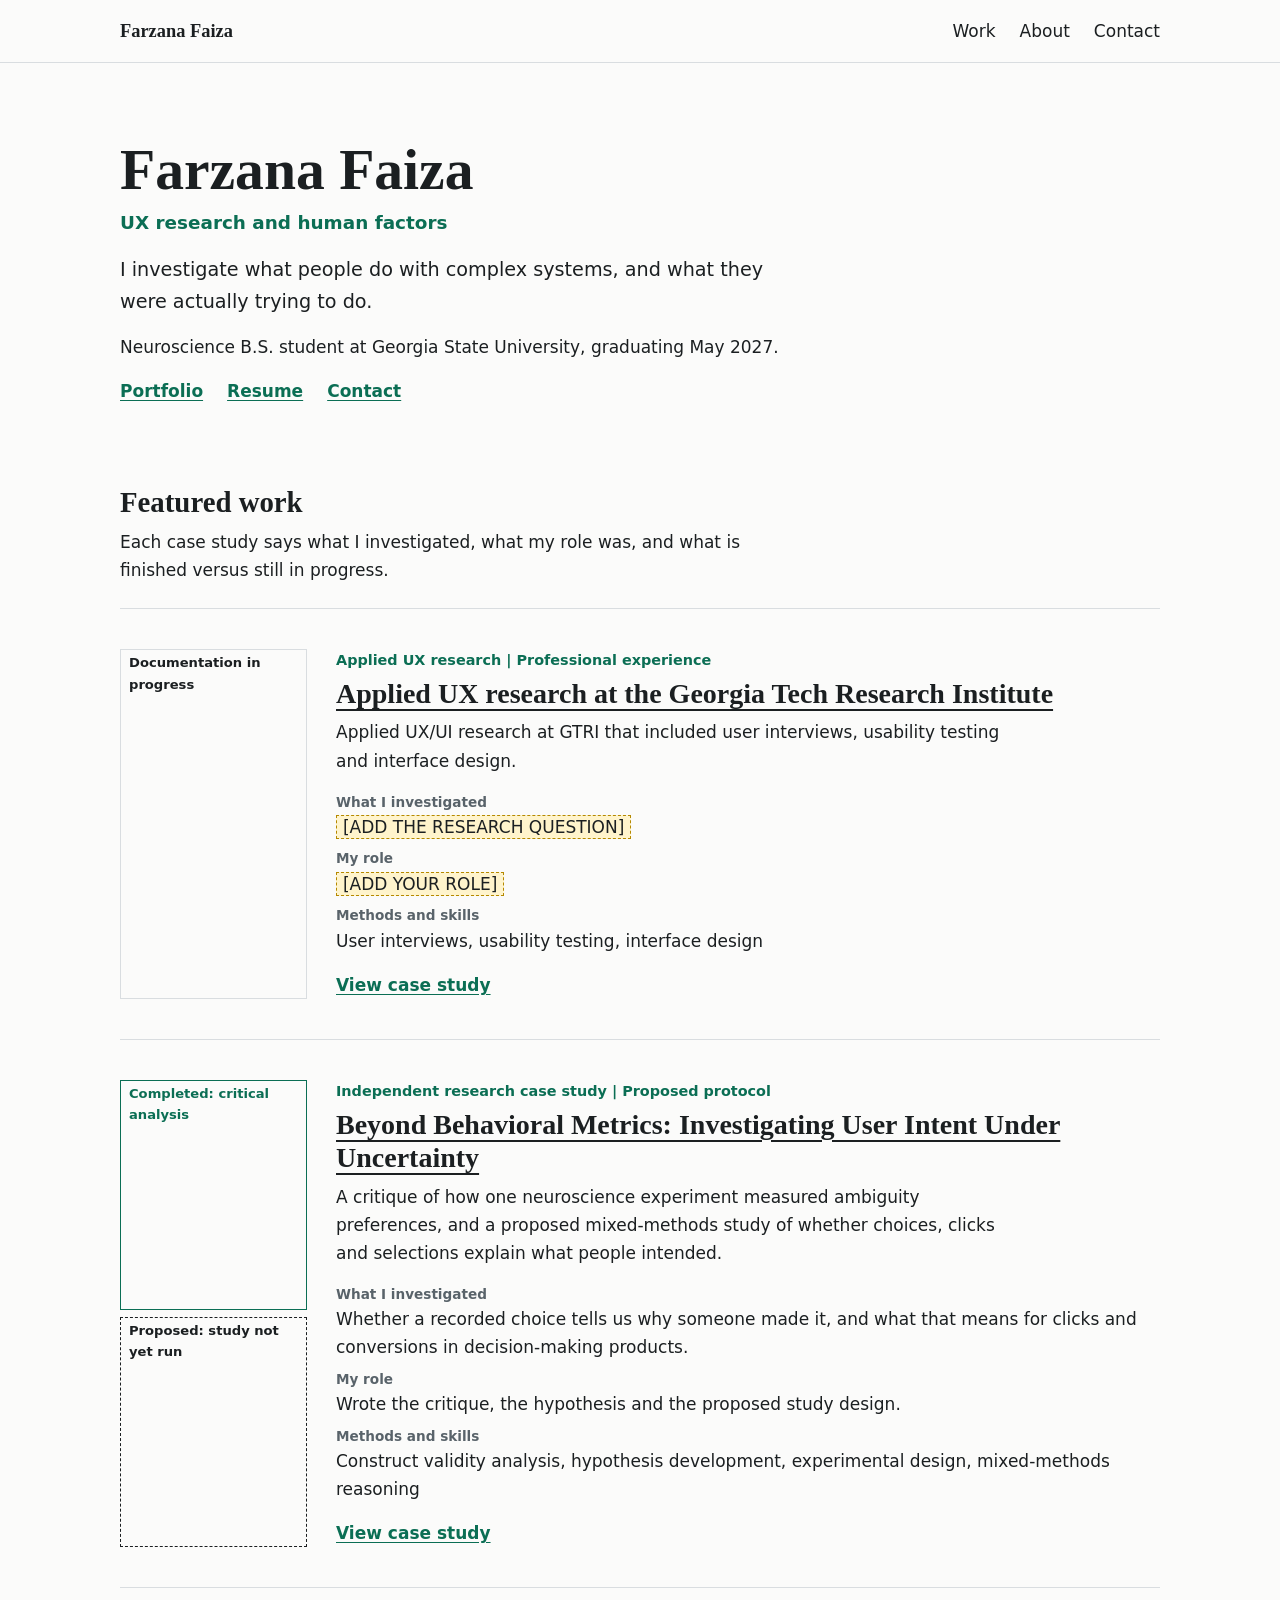
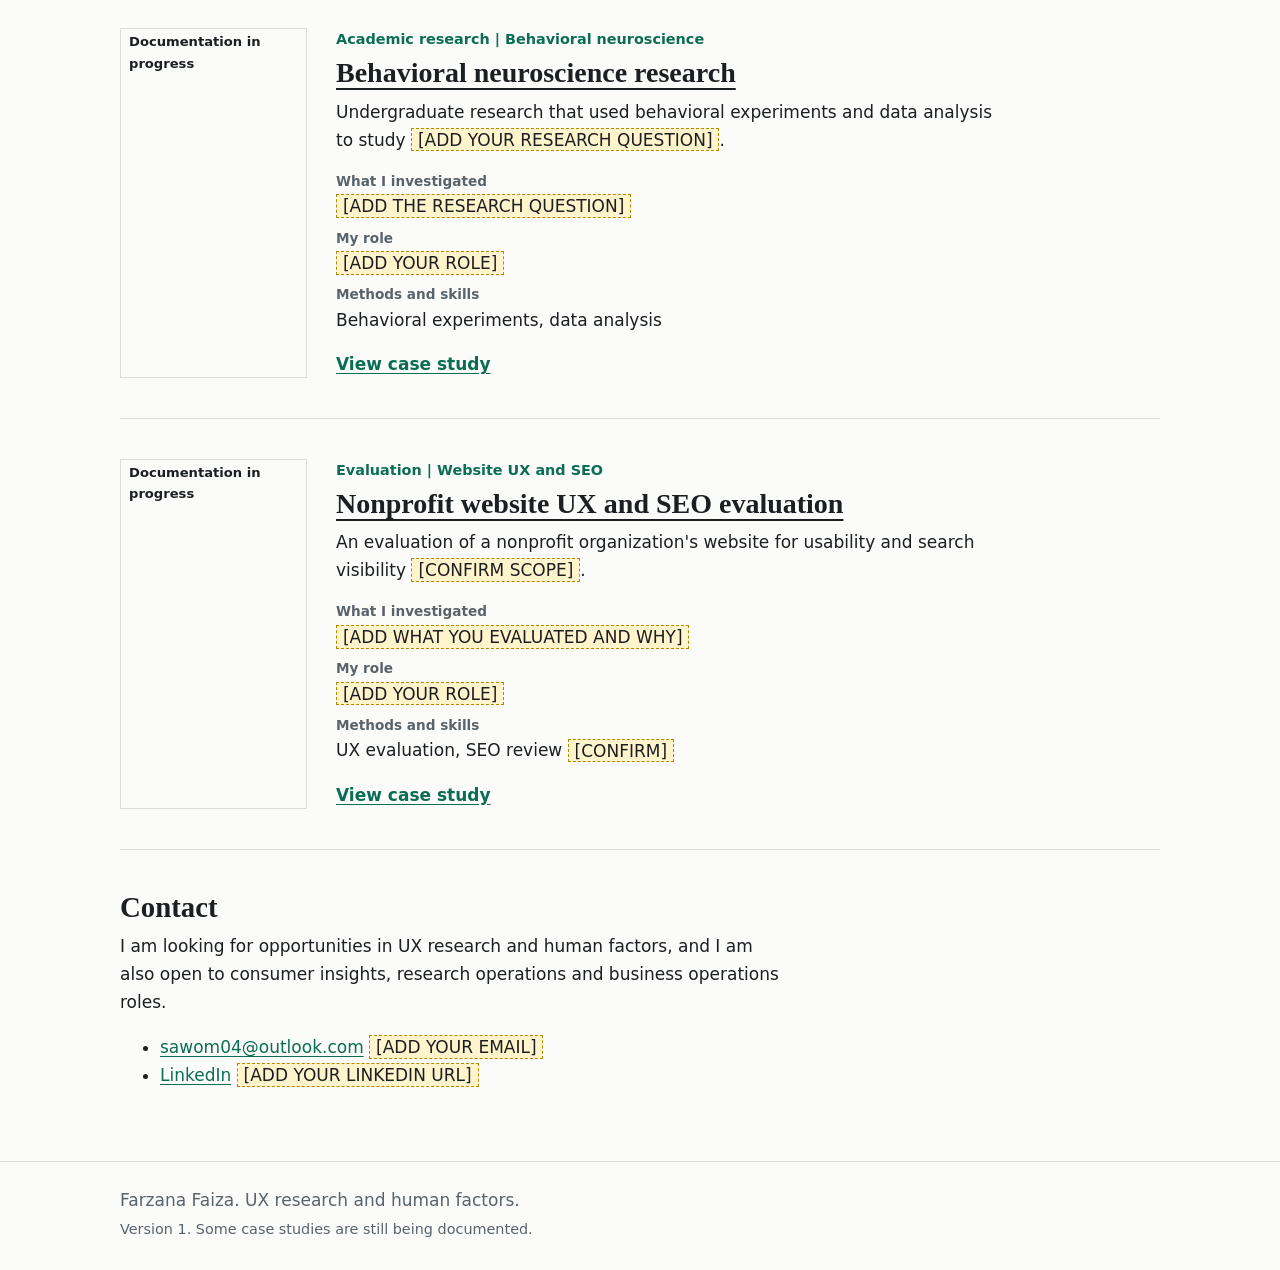
==== index.html @ 25026cd6 "Update contact email in index.html" ====
<!DOCTYPE html>
<html lang="en">
<head>
<meta charset="utf-8">
<meta name="viewport" content="width=device-width, initial-scale=1">
<title>Farzana Faiza | UX research and human factors</title>
<meta name="description" content="Portfolio of Farzana Faiza: UX research, human factors and behavioral neuroscience research.">
<link rel="stylesheet" href="style.css">
</head>
<body>
<a class="skip" href="#main">Skip to main content</a>
<header class="site"><div class="wrap bar">
<a class="brand" href="index.html">Farzana Faiza</a>
<nav aria-label="Main"><ul>
<li><a href="index.html#work">Work</a></li>
<li><a href="about.html">About</a></li>
<li><a href="index.html#contact">Contact</a></li>
</ul></nav></div></header>

<main id="main">
<section class="hero wrap" aria-labelledby="hero-h">
<h1 id="hero-h">Farzana Faiza</h1>
<p class="kicker">UX research and human factors</p>
<!-- EDIT: your introduction -->
<p class="lede">I investigate what people do with complex systems, and what they were actually trying to do.</p>
<p>Neuroscience B.S. student at Georgia State University, graduating May 2027.</p>
<p class="actions"><a href="#work">Portfolio</a> <a href="assets/resume.pdf">Resume</a> <a href="#contact">Contact</a></p>
</section>
<section class="wrap" id="work" aria-labelledby="work-h">
<h2 id="work-h">Featured work</h2>
<p>Each case study says what I investigated, what my role was, and what is finished versus still in progress.</p>
<ol class="rows">

<!-- ROW START: gtri-research. To REORDER, cut this block and paste it elsewhere. To HIDE, add the word hidden inside the li tag below (see README). -->
<li class="row">
<ul class="chips" aria-label="Project status"><li class="chip wip">Documentation in progress</li></ul>
<div>
<p class="kind">Applied UX research | Professional experience</p>
<h3><a href="projects/gtri-research.html">Applied UX research at the Georgia Tech Research Institute</a></h3>
<p>Applied UX/UI research at GTRI that included user interviews, usability testing and interface design.</p>
<dl class="meta">
<div><dt>What I investigated</dt><dd><span class="ph">[ADD THE RESEARCH QUESTION]</span></dd></div>
<div><dt>My role</dt><dd><span class="ph">[ADD YOUR ROLE]</span></dd></div>
<div><dt>Methods and skills</dt><dd>User interviews, usability testing, interface design</dd></div>
</dl>
<p class="more"><a href="projects/gtri-research.html">View case study</a></p>
</div>
</li>
<!-- ROW END -->

<!-- ROW START: beyond-behavioral-metrics. To REORDER, cut this block and paste it elsewhere. To HIDE, add the word hidden inside the li tag below (see README). -->
<li class="row">
<ul class="chips" aria-label="Project status"><li class="chip done">Completed: critical analysis</li><li class="chip prop">Proposed: study not yet run</li></ul>
<div>
<p class="kind">Independent research case study | Proposed protocol</p>
<h3><a href="projects/beyond-behavioral-metrics.html">Beyond Behavioral Metrics: Investigating User Intent Under Uncertainty</a></h3>
<p>A critique of how one neuroscience experiment measured ambiguity preferences, and a proposed mixed-methods study of whether choices, clicks and selections explain what people intended.</p>
<dl class="meta">
<div><dt>What I investigated</dt><dd>Whether a recorded choice tells us why someone made it, and what that means for clicks and conversions in decision-making products.</dd></div>
<div><dt>My role</dt><dd>Wrote the critique, the hypothesis and the proposed study design.</dd></div>
<div><dt>Methods and skills</dt><dd>Construct validity analysis, hypothesis development, experimental design, mixed-methods reasoning</dd></div>
</dl>
<p class="more"><a href="projects/beyond-behavioral-metrics.html">View case study</a></p>
</div>
</li>
<!-- ROW END -->

<!-- ROW START: neuroscience-research. To REORDER, cut this block and paste it elsewhere. To HIDE, add the word hidden inside the li tag below (see README). -->
<li class="row">
<ul class="chips" aria-label="Project status"><li class="chip wip">Documentation in progress</li></ul>
<div>
<p class="kind">Academic research | Behavioral neuroscience</p>
<h3><a href="projects/neuroscience-research.html">Behavioral neuroscience research</a></h3>
<p>Undergraduate research that used behavioral experiments and data analysis to study <span class="ph">[ADD YOUR RESEARCH QUESTION]</span>.</p>
<dl class="meta">
<div><dt>What I investigated</dt><dd><span class="ph">[ADD THE RESEARCH QUESTION]</span></dd></div>
<div><dt>My role</dt><dd><span class="ph">[ADD YOUR ROLE]</span></dd></div>
<div><dt>Methods and skills</dt><dd>Behavioral experiments, data analysis</dd></div>
</dl>
<p class="more"><a href="projects/neuroscience-research.html">View case study</a></p>
</div>
</li>
<!-- ROW END -->

<!-- ROW START: nonprofit-audit. To REORDER, cut this block and paste it elsewhere. To HIDE, add the word hidden inside the li tag below (see README). -->
<li class="row">
<ul class="chips" aria-label="Project status"><li class="chip wip">Documentation in progress</li></ul>
<div>
<p class="kind">Evaluation | Website UX and SEO</p>
<h3><a href="projects/nonprofit-audit.html">Nonprofit website UX and SEO evaluation</a></h3>
<p>An evaluation of a nonprofit organization's website for usability and search visibility <span class="ph">[CONFIRM SCOPE]</span>.</p>
<dl class="meta">
<div><dt>What I investigated</dt><dd><span class="ph">[ADD WHAT YOU EVALUATED AND WHY]</span></dd></div>
<div><dt>My role</dt><dd><span class="ph">[ADD YOUR ROLE]</span></dd></div>
<div><dt>Methods and skills</dt><dd>UX evaluation, SEO review <span class="ph">[CONFIRM]</span></dd></div>
</dl>
<p class="more"><a href="projects/nonprofit-audit.html">View case study</a></p>
</div>
</li>
<!-- ROW END -->
</ol>
</section>
<section class="wrap" id="contact" aria-labelledby="contact-h">
<h2 id="contact-h">Contact</h2>
<p>I am looking for opportunities in UX research and human factors, and I am also open to consumer insights, research operations and business operations roles.</p>
<!-- EDIT: replace the email and LinkedIn addresses below -->
<ul>
<li><a href="mailto:sawom04@outlook.com">sawom04@outlook.com</a> <span class="ph">[ADD YOUR EMAIL]</span></li>
<li><a href="https://www.linkedin.com/in/YOUR-PROFILE">LinkedIn</a> <span class="ph">[ADD YOUR LINKEDIN URL]</span></li>
</ul>
</section>
</main>
<footer class="site"><div class="wrap">
<p>Farzana Faiza. UX research and human factors.</p>
<p class="small">Version 1. Some case studies are still being documented.</p>
</div></footer>
</body>
</html>
---- style.css ----
/* =====================================================================
   1. EDIT HERE FIRST: colors, fonts, spacing, widths.
   Change a value, save, and the whole site updates.
   ===================================================================== */
:root{
  --bg:#FBFBFA;            /* page background */
  --surface:#F1F3F3;       /* cards and boxes */
  --ink:#1B1F21;           /* main text */
  --muted:#59636A;         /* secondary text */
  --line:#D9DDE0;          /* borders */
  --accent:#0B6E54;        /* the ONE accent color (links, status, rules) */
  --placeholder-bg:#FFF4CC;   /* yellow highlight on [PLACEHOLDERS] */
  --placeholder-line:#B58900;
  --font-body:system-ui,-apple-system,"Segoe UI",Roboto,Helvetica,Arial,sans-serif;
  --font-head:"Iowan Old Style","Palatino Linotype",Palatino,Georgia,serif;
  --space-1:.5rem; --space-2:1rem; --space-3:1.5rem; --space-4:2.5rem; --space-5:4.5rem;
  --width-page:68rem;      /* overall page width */
  --width-text:42rem;      /* comfortable reading width */
}

/* 2. BASE */
*{box-sizing:border-box}
html{scroll-behavior:smooth}
[hidden]{display:none!important}
body{margin:0;background:var(--bg);color:var(--ink);font-family:var(--font-body);font-size:1.0625rem;line-height:1.65}
h1,h2,h3{font-family:var(--font-head);line-height:1.2;font-weight:600;margin:0 0 var(--space-1)}
h1{font-size:clamp(2rem,5vw,3.1rem)}
h2{font-size:clamp(1.4rem,3vw,1.8rem);margin-top:var(--space-4)}
h3{font-size:1.15rem}
p{margin:0 0 var(--space-2);max-width:var(--width-text)}
a{color:var(--accent);text-underline-offset:.2em}
a:hover{text-decoration-thickness:2px}
:focus-visible{outline:3px solid var(--accent);outline-offset:3px}
.skip{position:absolute;left:-999px;top:0;background:var(--ink);color:#fff;padding:.6rem 1rem;z-index:10}
.skip:focus{left:1rem;top:1rem}
@media (prefers-reduced-motion:reduce){html{scroll-behavior:auto}*{transition:none!important;animation:none!important}}

/* 3. LAYOUT: header, footer, page width */
.wrap{max-width:var(--width-page);margin:0 auto;padding:0 var(--space-3)}
header.site{border-bottom:1px solid var(--line)}
.bar{display:flex;flex-wrap:wrap;align-items:center;justify-content:space-between;gap:var(--space-1) var(--space-3);padding-top:var(--space-2);padding-bottom:var(--space-2)}
.brand{font-family:var(--font-head);font-size:1.15rem;font-weight:600;color:var(--ink);text-decoration:none}
nav ul{list-style:none;display:flex;flex-wrap:wrap;gap:var(--space-1) var(--space-3);margin:0;padding:0}
nav a{color:var(--ink);text-decoration:none;padding:.25rem 0;border-bottom:2px solid transparent}
nav a:hover,nav a[aria-current]{border-bottom-color:var(--accent)}
footer.site{border-top:1px solid var(--line);margin-top:var(--space-5);padding:var(--space-3) 0;color:var(--muted)}
footer.site p{margin:0 0 .25rem}
.small{font-size:.9rem}

/* 4. HOMEPAGE: hero and featured-work rows */
.hero{padding-top:var(--space-5);padding-bottom:var(--space-3)}
.hero h1{font-size:clamp(2.4rem,6vw,3.6rem);margin-bottom:.2rem}
.kicker{color:var(--accent);font-weight:600;font-size:1.15rem;margin-bottom:var(--space-2)}
.lede{font-size:1.2rem}
.actions{display:flex;flex-wrap:wrap;gap:var(--space-1) var(--space-3);margin-top:var(--space-2);font-weight:600}
.rows{list-style:none;margin:var(--space-3) 0 0;padding:0}
.row{display:grid;grid-template-columns:12rem 1fr;gap:var(--space-3);padding:var(--space-4) 0;border-top:1px solid var(--line)}
.row:last-child{border-bottom:1px solid var(--line)}
.row h3{font-size:clamp(1.3rem,2.6vw,1.75rem)}
.row h3 a{color:var(--ink)}
.kind{font-size:.9rem;font-weight:600;color:var(--accent);margin:0 0 .25rem}
.more{font-weight:600;margin:0}
.chips{list-style:none;margin:0;padding:0;display:grid;gap:.4rem;justify-items:start}
.chip{display:inline-block;font-size:.82rem;font-weight:600;padding:.12rem .5rem;border:1px solid var(--line);margin-right:.3rem}
.chip.done{color:var(--accent);border-color:var(--accent)}
.chip.prop{color:var(--ink);border:1px dashed var(--ink)}
@media (max-width:44rem){.row{grid-template-columns:1fr;gap:var(--space-1)}}

/* 5. COMPONENTS: status label, placeholder, key facts, notes */
.status{display:inline-block;font-size:.85rem;font-weight:600;color:var(--accent);border:1px solid var(--accent);padding:.1rem .55rem;margin-bottom:var(--space-1)}
.ph{background:var(--placeholder-bg);border:1px dashed var(--placeholder-line);padding:.05em .35em}
p.ph,div.ph{display:block;padding:.6rem .8rem}
.meta,.brief{margin:0 0 var(--space-2)}
.meta div,.brief div{margin-bottom:.4rem}
dt{font-size:.85rem;font-weight:600;color:var(--muted)}
dd{margin:0}
.hint{color:var(--muted);font-size:.95rem}
.callout{border-left:4px solid var(--placeholder-line);background:var(--surface);padding:var(--space-2);margin:var(--space-3) 0;max-width:var(--width-text)}
.callout p{margin:0}

/* 6. CASE STUDY PAGES */
.cs{padding-top:var(--space-4);max-width:calc(var(--width-text) + 2 * var(--space-3))}
.brief-box{background:var(--surface);border:1px solid var(--line);padding:var(--space-3);margin-top:var(--space-3)}
.brief-box h2{margin-top:0}
.toc ol{columns:2;padding-left:1.2rem;margin:0}
.toc h2{font-size:1.1rem}
.finding{border-top:1px solid var(--line);padding-top:var(--space-2);margin-top:var(--space-2)}
.label{font-size:.85rem;font-weight:600;color:var(--accent);margin:0 0 .25rem}
figure{margin:var(--space-3) 0}
figure img{max-width:100%;height:auto}
.fig{min-height:12rem;display:flex!important;align-items:center;justify-content:center;text-align:center}
figcaption{font-size:.95rem;color:var(--muted);margin-top:.4rem}
details{margin:var(--space-2) 0}
summary{cursor:pointer;font-weight:600}
@media (max-width:40rem){.toc ol{columns:1}}

/* 7. COMPARISON DIAGRAM and TABLE (Beyond Behavioral Metrics page) */
.compare{display:grid;grid-template-columns:1fr 1fr;gap:var(--space-3);margin:var(--space-3) 0}
.way{border:1px solid var(--line);background:var(--surface);padding:var(--space-3)}
.way.proposed{border:2px dashed var(--ink);background:var(--bg)}
.way h3{margin-bottom:.1rem}
.way .tagline{color:var(--muted);font-size:.95rem;margin:0}
.steps{list-style:none;counter-reset:s;padding:0;margin:var(--space-2) 0 0}
.steps li{counter-increment:s;position:relative;padding:.5rem 0 .5rem 2rem;border-top:1px solid var(--line)}
.steps li::before{content:counter(s);position:absolute;left:0;font-weight:700;color:var(--accent)}
.steps li.gap{color:var(--muted);font-style:italic}
table{border-collapse:collapse;width:100%;max-width:var(--width-text);margin:var(--space-2) 0}
caption{text-align:left;font-size:.95rem;color:var(--muted);padding-bottom:.4rem}
th,td{border:1px solid var(--line);padding:.5rem .7rem;text-align:left;vertical-align:top}
th{background:var(--surface)}
@media (max-width:44rem){.compare{grid-template-columns:1fr}}
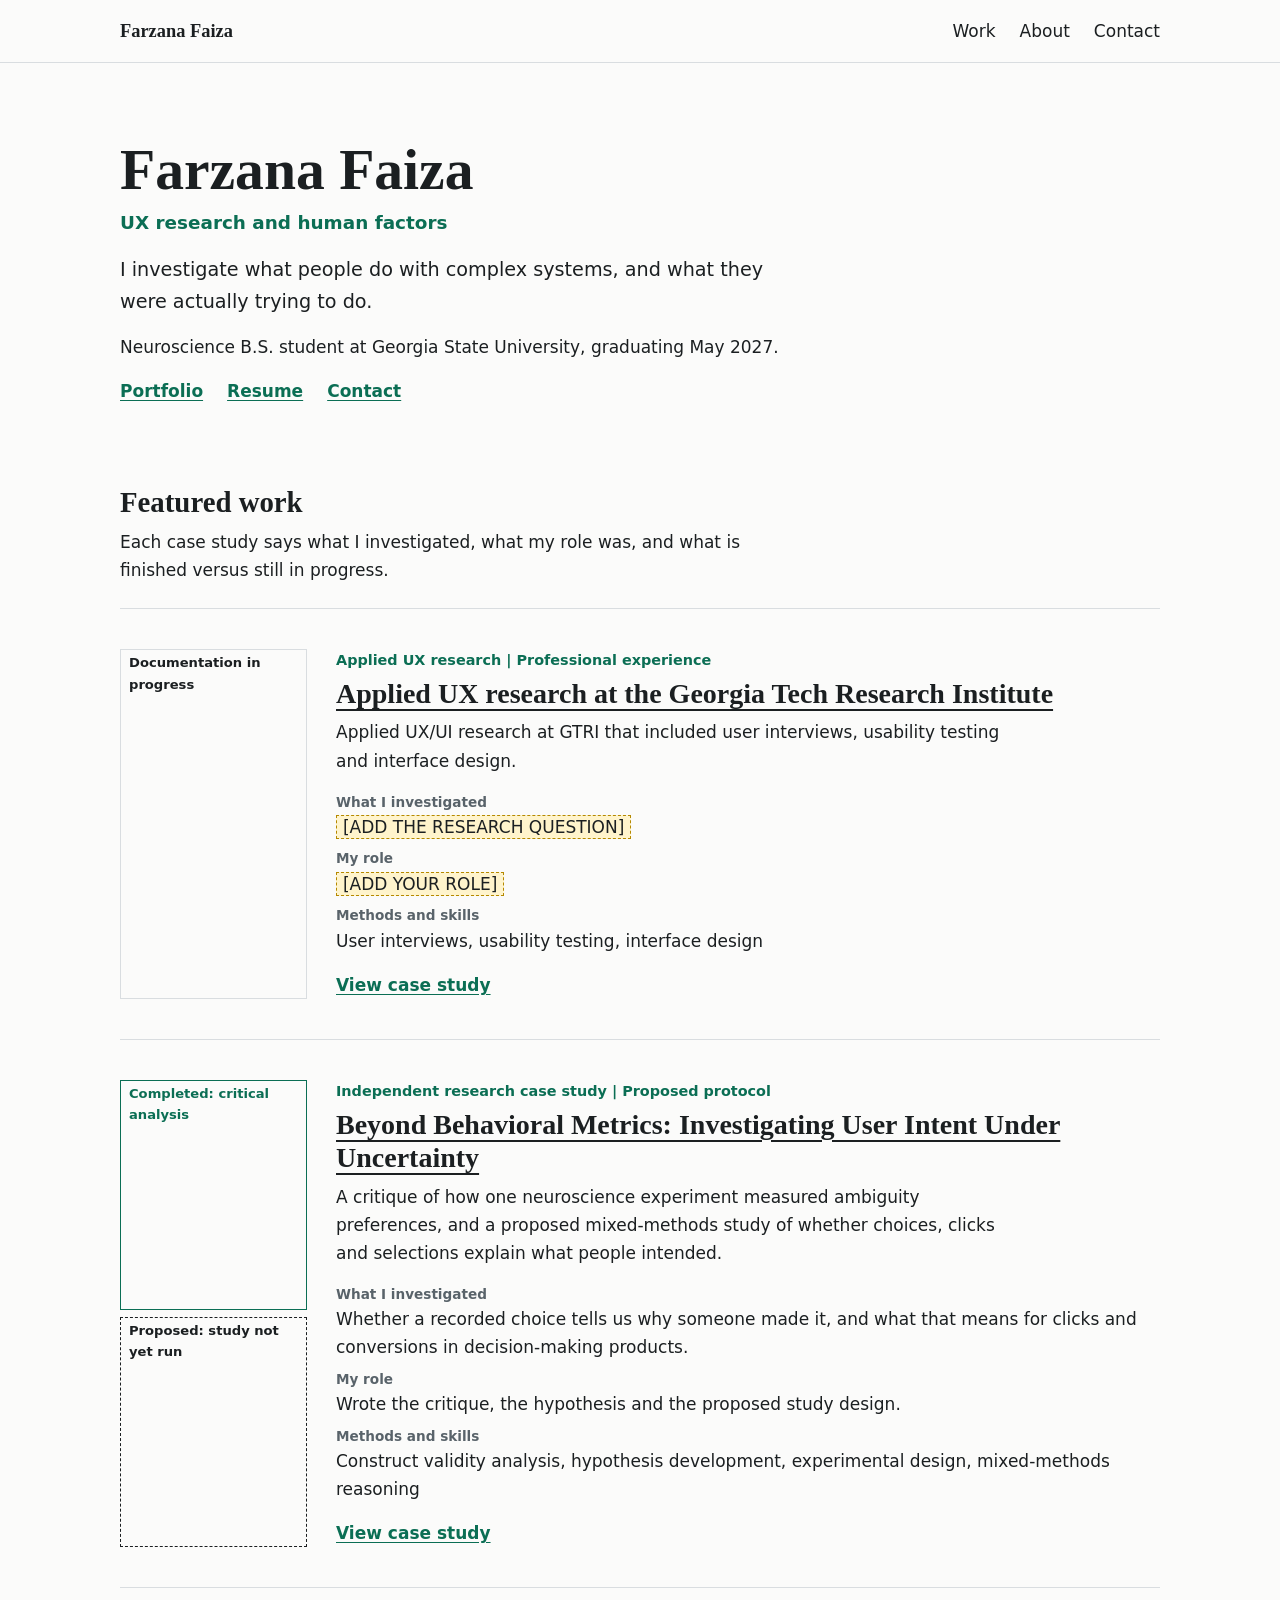
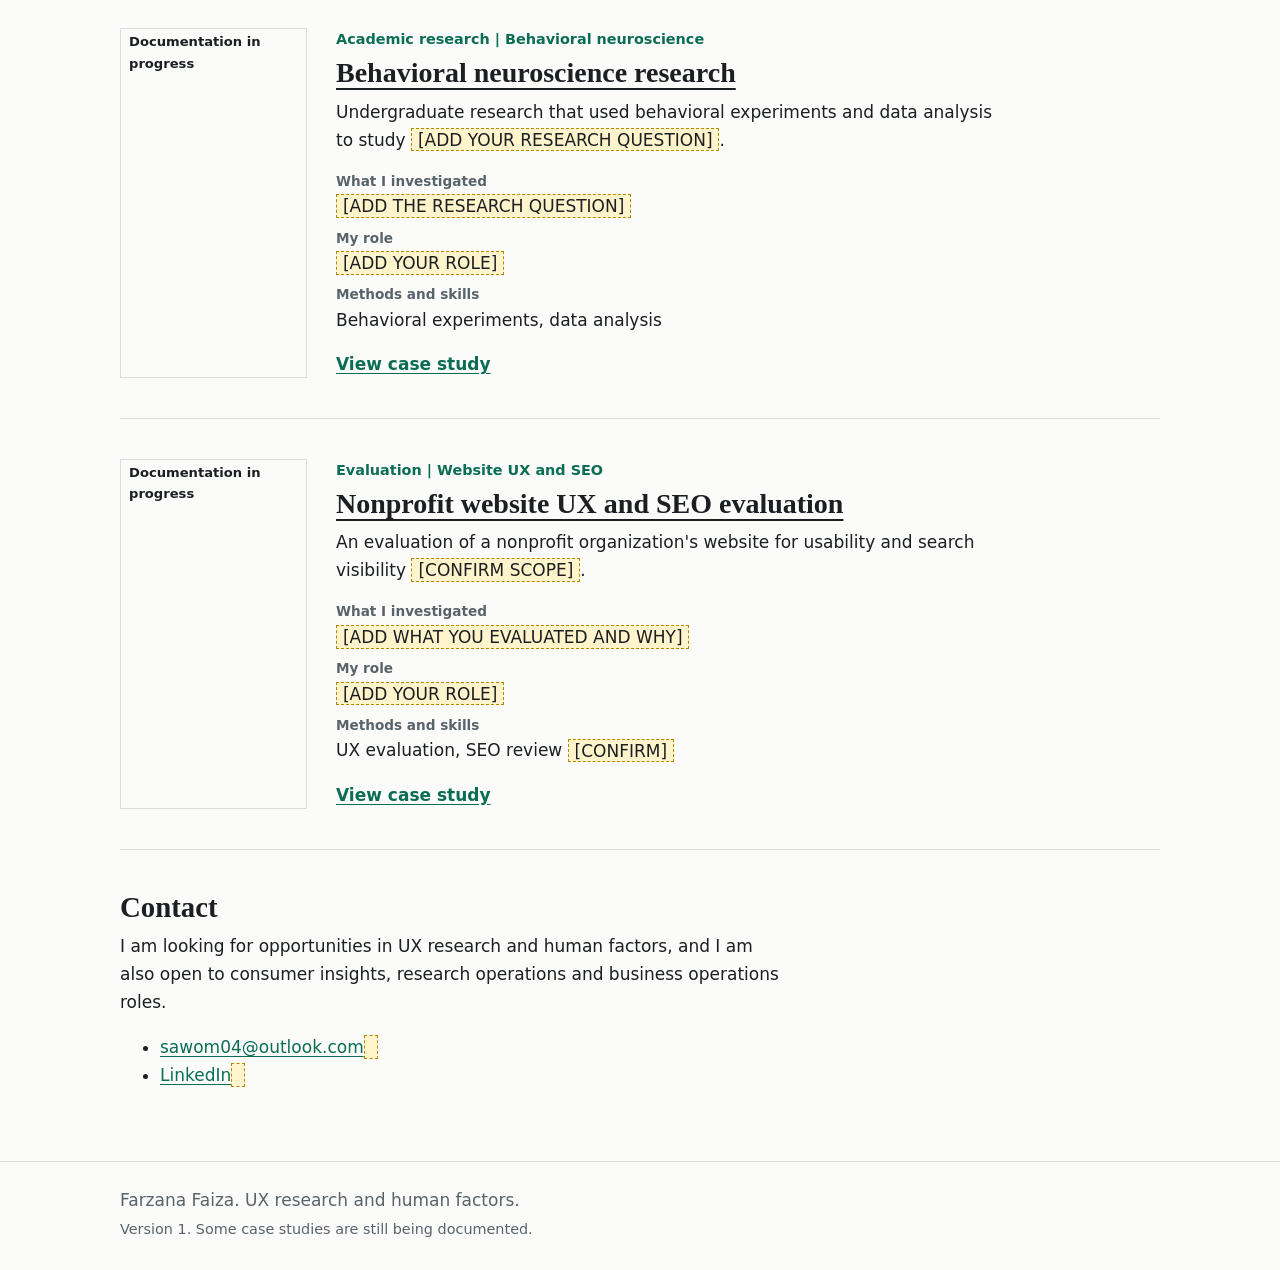
==== commit 13a7139b: "Update index.html" ====
--- a/index.html
+++ b/index.html
@@ -105,8 +105,8 @@
 <p>I am looking for opportunities in UX research and human factors, and I am also open to consumer insights, research operations and business operations roles.</p>
 <!-- EDIT: replace the email and LinkedIn addresses below -->
 <ul>
-<li><a href="mailto:sawom04@outlook.com">sawom04@outlook.com</a> <span class="ph">[ADD YOUR EMAIL]</span></li>
-<li><a href="https://www.linkedin.com/in/YOUR-PROFILE">LinkedIn</a> <span class="ph">[ADD YOUR LINKEDIN URL]</span></li>
+<li><a href="mailto:sawom04@outlook.com">sawom04@outlook.com</a> <span class="ph"></span></li>
+<li><a href="www.linkedin.com/in/farzana-f-b4121533b">LinkedIn</a> <span class="ph"></span></li>
 </ul>
 </section>
 </main>
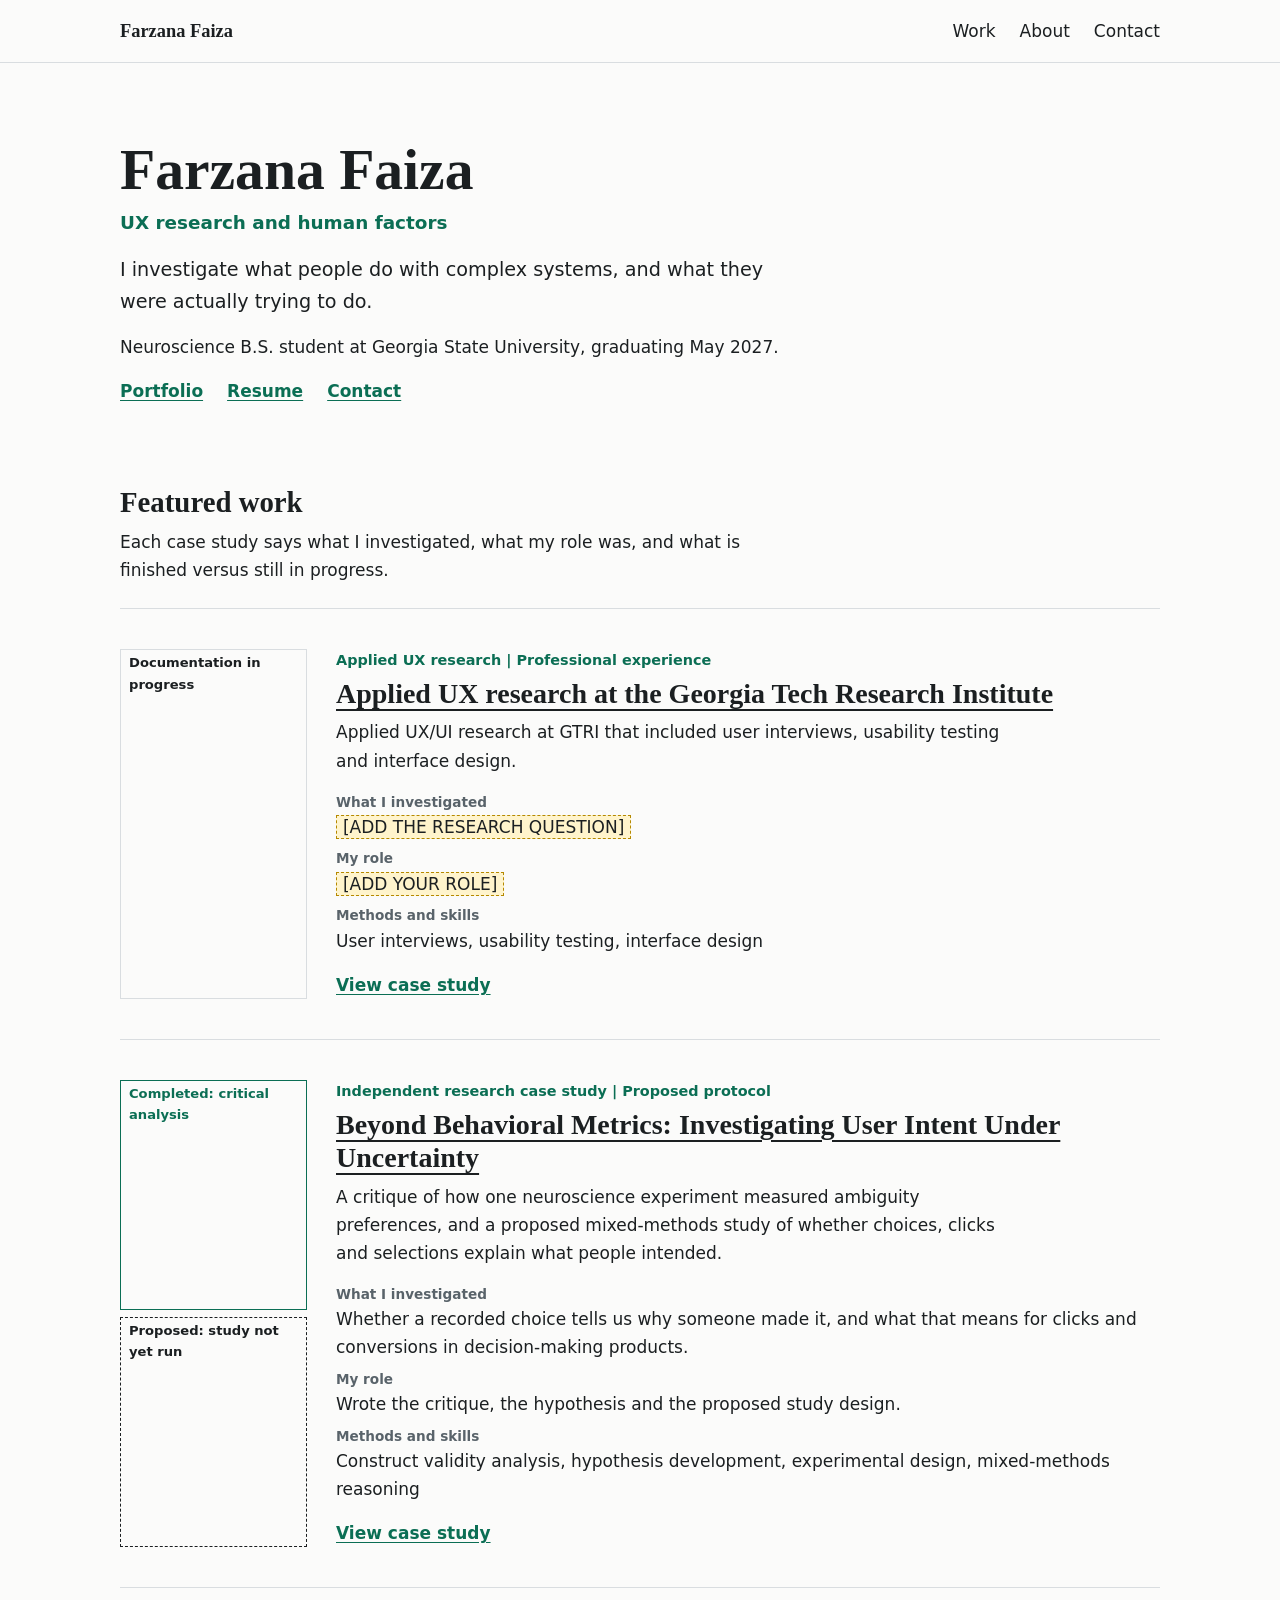
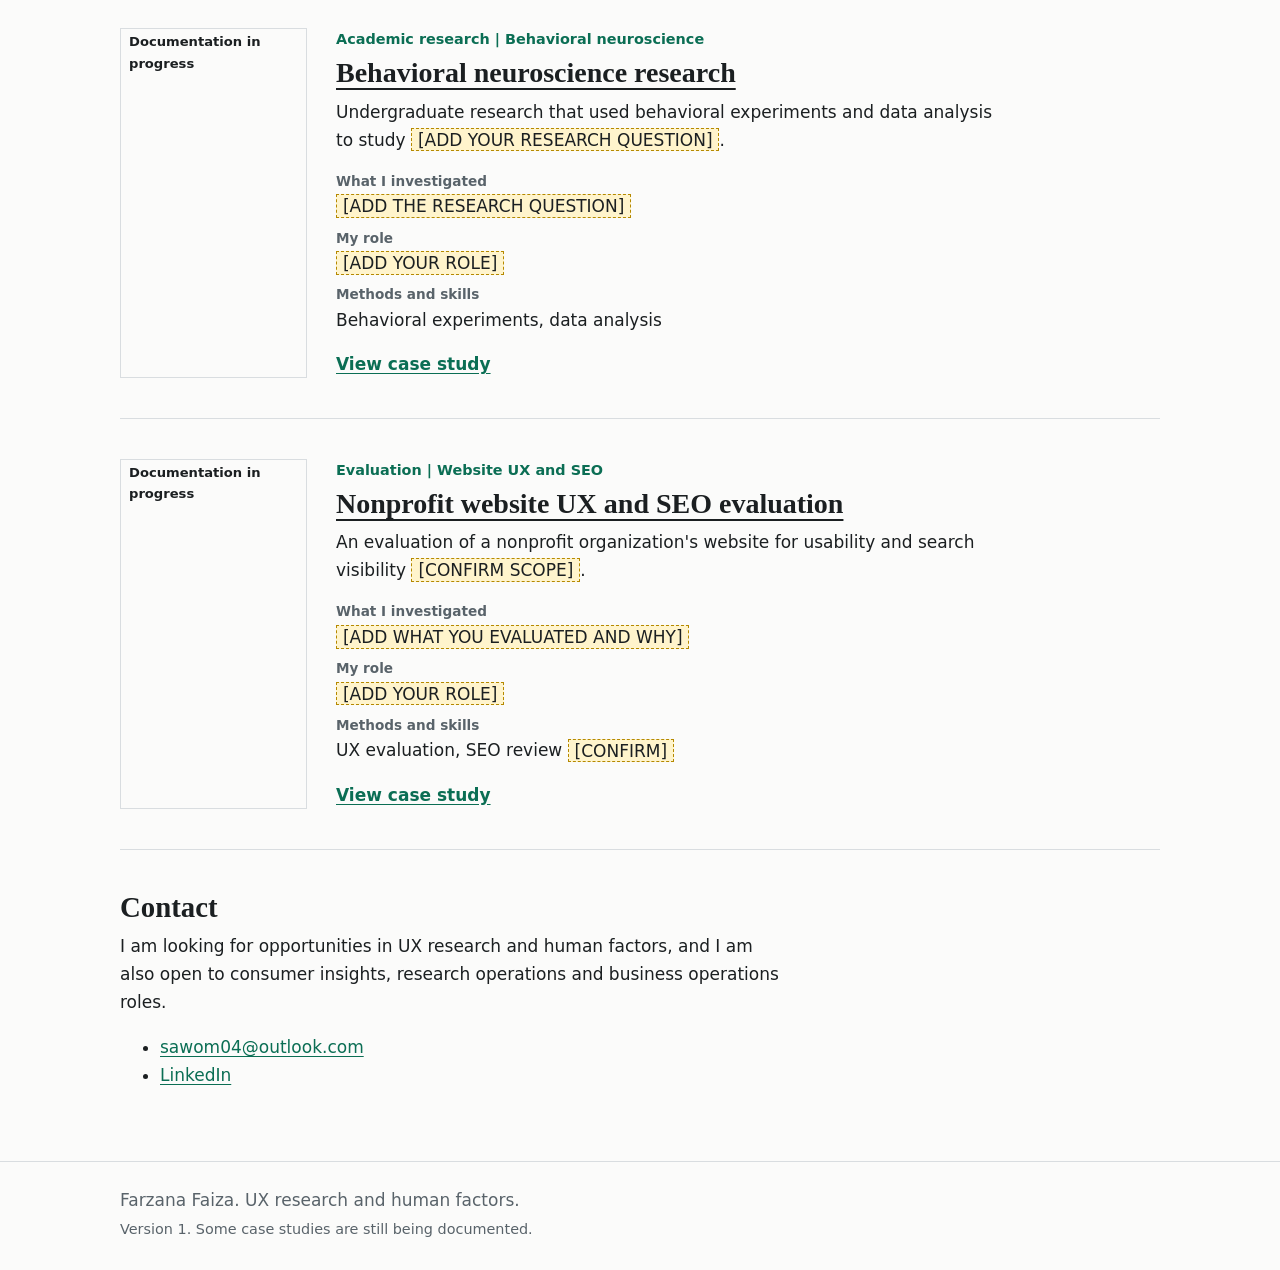
==== commit 6f765e57: "Fix duplicate email and LinkedIn entries in contact section Removed duplicate email and LinkedIn lis" ====
--- a/index.html
+++ b/index.html
@@ -105,8 +105,8 @@
 <p>I am looking for opportunities in UX research and human factors, and I am also open to consumer insights, research operations and business operations roles.</p>
 <!-- EDIT: replace the email and LinkedIn addresses below -->
 <ul>
-<li><a href="mailto:sawom04@outlook.com">sawom04@outlook.com</a> <span class="ph"></span></li>
-<li><a href="www.linkedin.com/in/farzana-f-b4121533b">LinkedIn</a> <span class="ph"></span></li>
+<li><a href="mailto:sawom04@outlook.com">sawom04@outlook.com</a>
+<li><a href="www.linkedin.com/in/farzana-f-b4121533b">LinkedIn</a> 
 </ul>
 </section>
 </main>
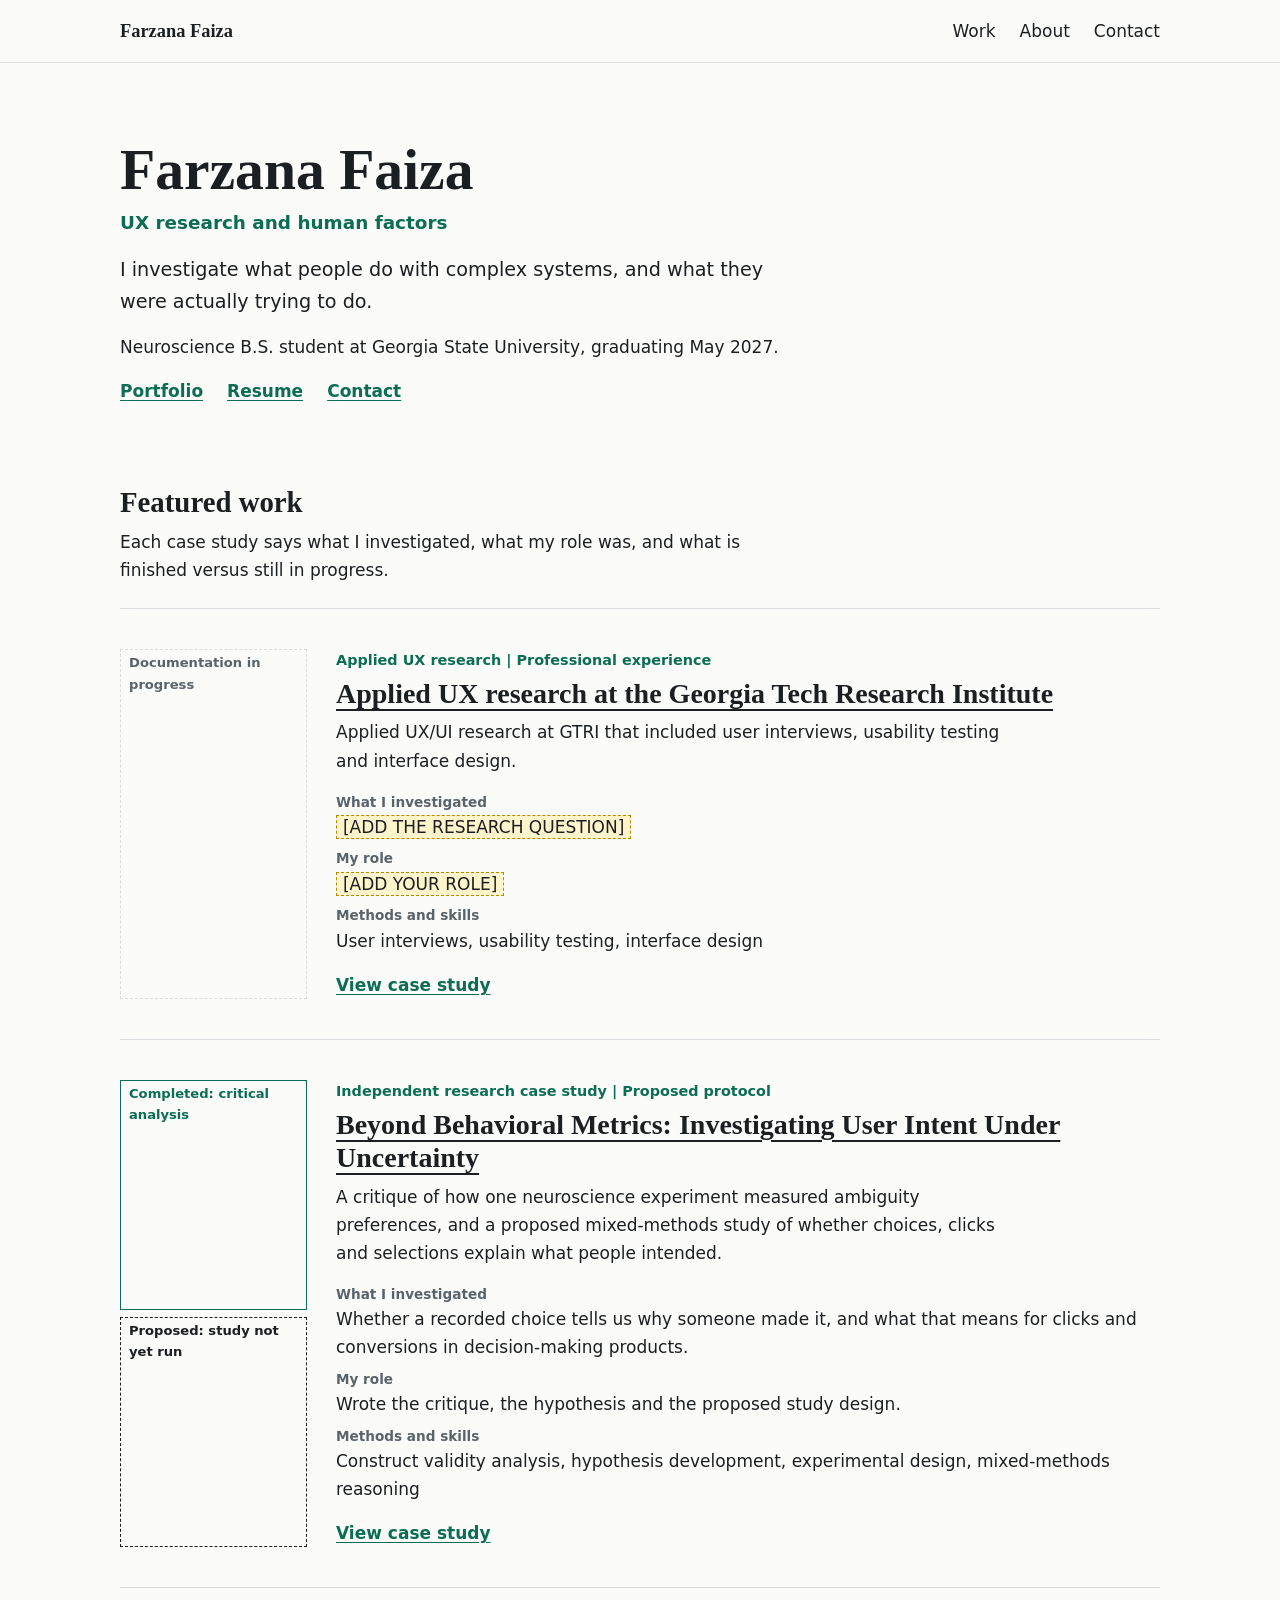
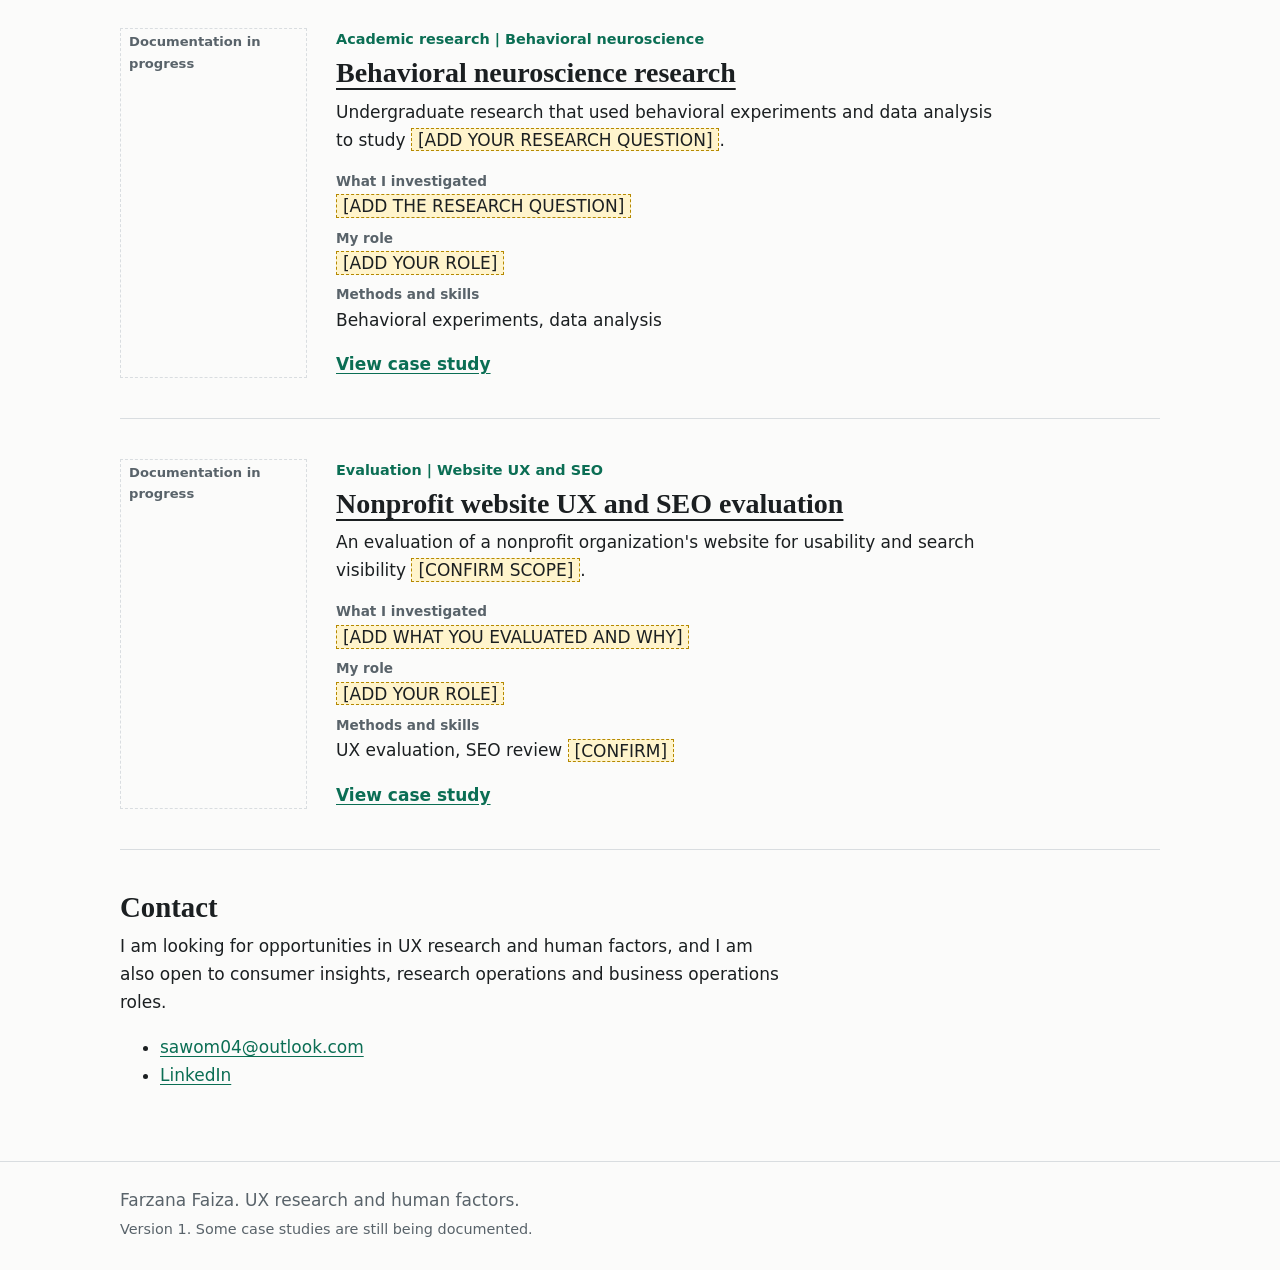
==== commit 5bc6312c: "Add files via upload" ====
--- a/index.html
+++ b/index.html
@@ -105,8 +105,8 @@
 <p>I am looking for opportunities in UX research and human factors, and I am also open to consumer insights, research operations and business operations roles.</p>
 <!-- EDIT: replace the email and LinkedIn addresses below -->
 <ul>
-<li><a href="mailto:sawom04@outlook.com">sawom04@outlook.com</a>
-<li><a href="www.linkedin.com/in/farzana-f-b4121533b">LinkedIn</a> 
+<li><a href="mailto:sawom04@outlook.com">sawom04@outlook.com</a></li>
+<li><a href="https://www.linkedin.com/in/farzana-f-b4121533b/">LinkedIn</a></li>
 </ul>
 </section>
 </main>
--- a/style.css
+++ b/style.css
@@ -108,4 +108,11 @@
 caption{text-align:left;font-size:.95rem;color:var(--muted);padding-bottom:.4rem}
 th,td{border:1px solid var(--line);padding:.5rem .7rem;text-align:left;vertical-align:top}
 th{background:var(--surface)}
+.chip.wip{color:var(--muted);border-style:dashed}
+.table-wrap{overflow-x:auto}
+.table-wrap table{max-width:none;min-width:34rem}
+.flow{list-style:none;display:grid;grid-template-columns:repeat(auto-fit,minmax(8.5rem,1fr));margin:var(--space-2) 0;padding:0;border:1px solid var(--line)}
+.flow li{padding:.7rem .8rem;border-right:1px solid var(--line);border-bottom:1px solid var(--line);margin:-0px -1px -1px 0}
+.flow a{display:block;font-weight:600;color:var(--ink)}
+.flow span{font-size:.85rem;color:var(--muted)}
 @media (max-width:44rem){.compare{grid-template-columns:1fr}}
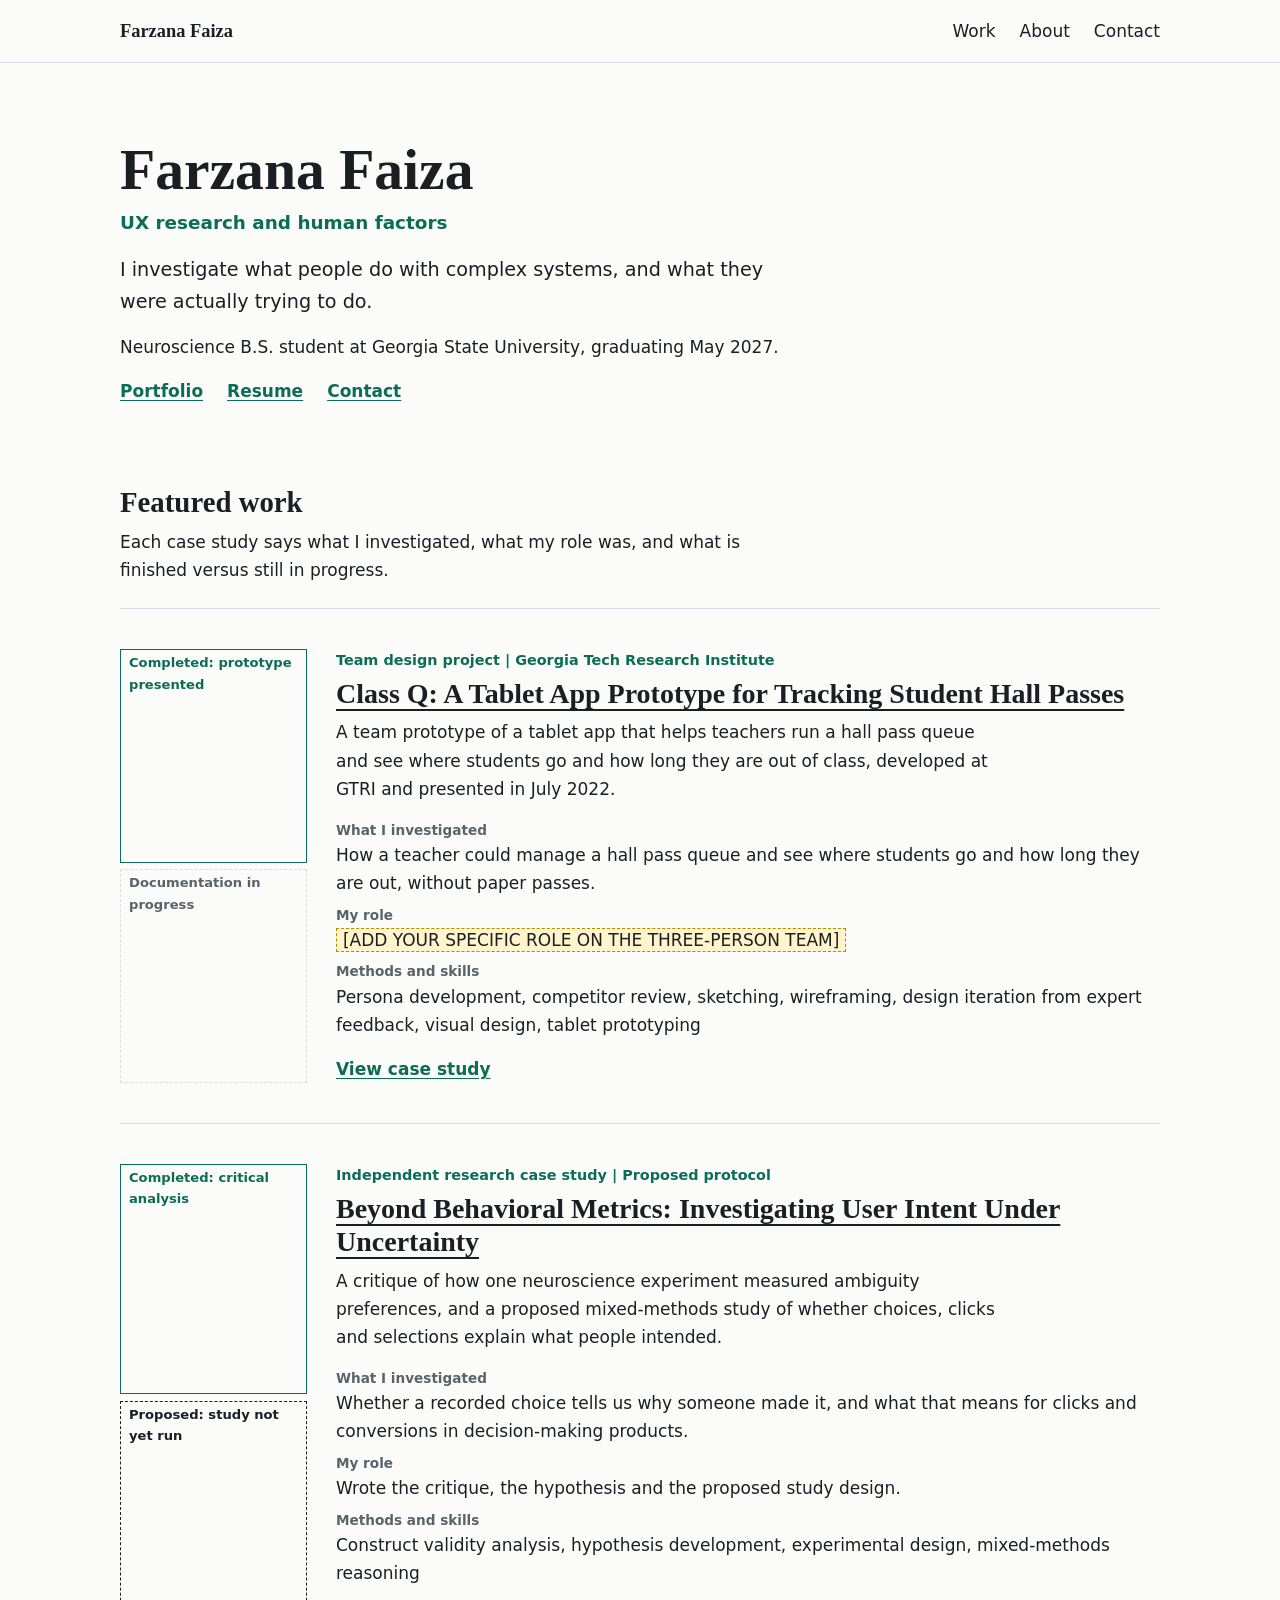
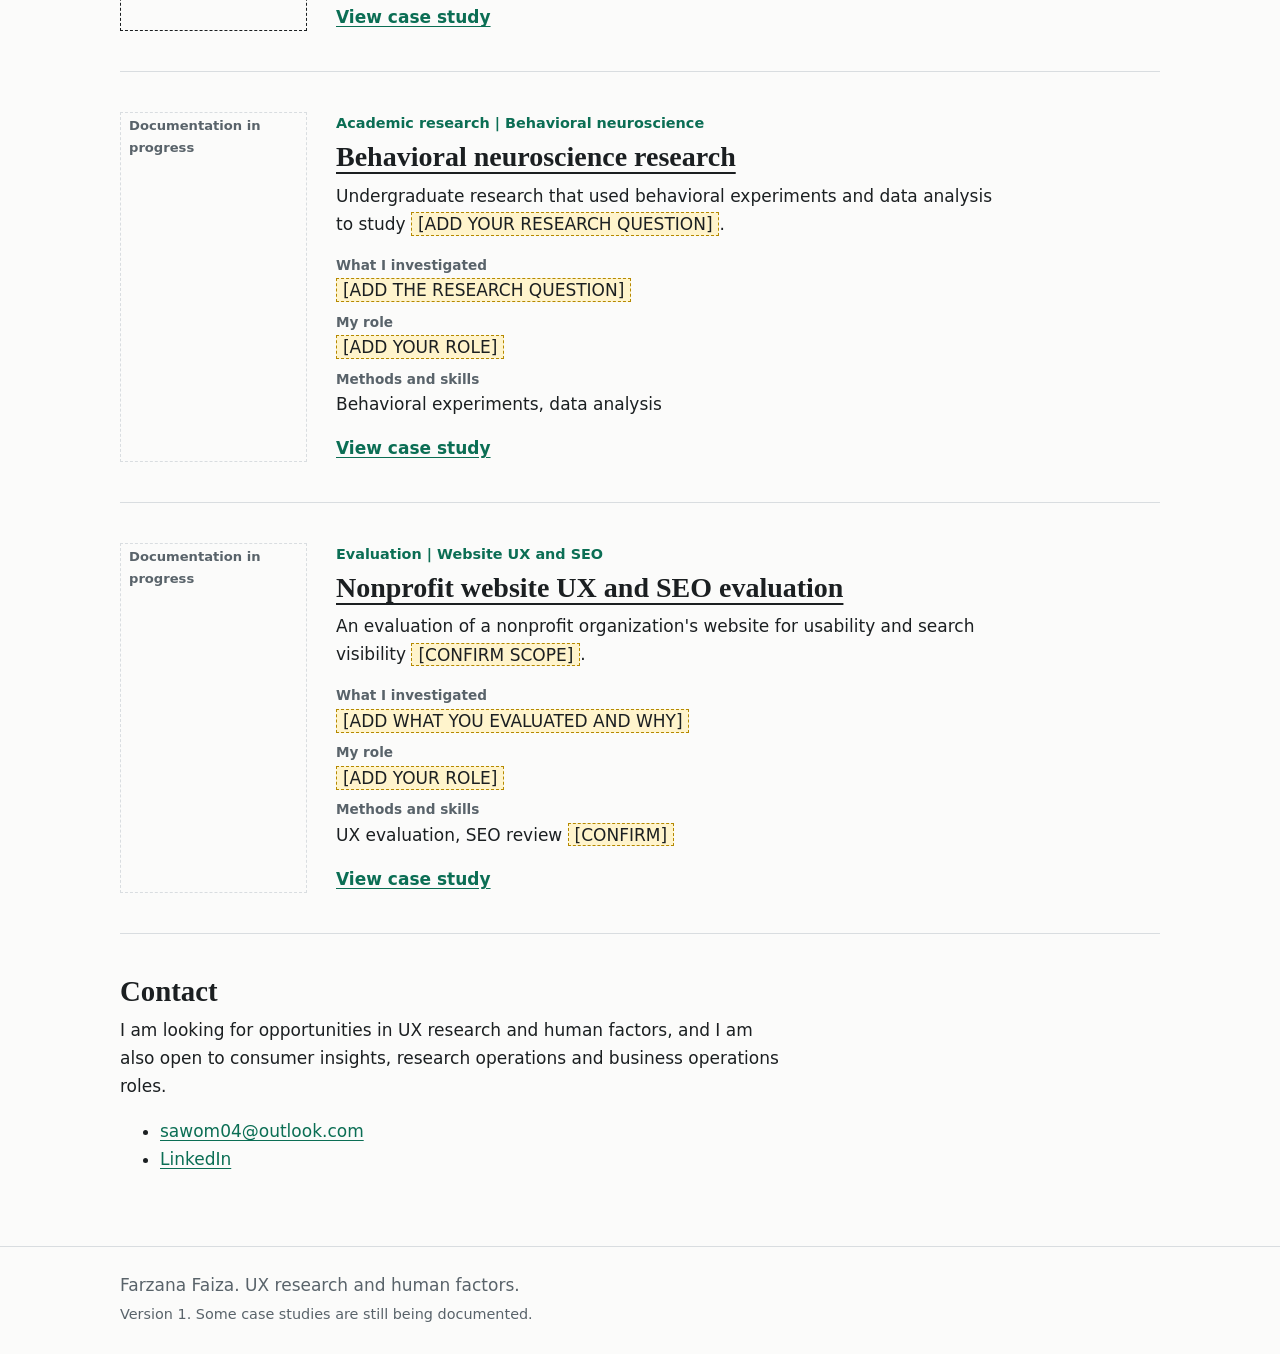
==== commit cae1db8a: "Add files via upload" ====
--- a/index.html
+++ b/index.html
@@ -33,15 +33,15 @@
 
 <!-- ROW START: gtri-research. To REORDER, cut this block and paste it elsewhere. To HIDE, add the word hidden inside the li tag below (see README). -->
 <li class="row">
-<ul class="chips" aria-label="Project status"><li class="chip wip">Documentation in progress</li></ul>
+<ul class="chips" aria-label="Project status"><li class="chip done">Completed: prototype presented</li><li class="chip wip">Documentation in progress</li></ul>
 <div>
-<p class="kind">Applied UX research | Professional experience</p>
-<h3><a href="projects/gtri-research.html">Applied UX research at the Georgia Tech Research Institute</a></h3>
-<p>Applied UX/UI research at GTRI that included user interviews, usability testing and interface design.</p>
+<p class="kind">Team design project | Georgia Tech Research Institute</p>
+<h3><a href="projects/gtri-research.html">Class Q: A Tablet App Prototype for Tracking Student Hall Passes</a></h3>
+<p>A team prototype of a tablet app that helps teachers run a hall pass queue and see where students go and how long they are out of class, developed at GTRI and presented in July 2022.</p>
 <dl class="meta">
-<div><dt>What I investigated</dt><dd><span class="ph">[ADD THE RESEARCH QUESTION]</span></dd></div>
-<div><dt>My role</dt><dd><span class="ph">[ADD YOUR ROLE]</span></dd></div>
-<div><dt>Methods and skills</dt><dd>User interviews, usability testing, interface design</dd></div>
+<div><dt>What I investigated</dt><dd>How a teacher could manage a hall pass queue and see where students go and how long they are out, without paper passes.</dd></div>
+<div><dt>My role</dt><dd><span class="ph">[ADD YOUR SPECIFIC ROLE ON THE THREE-PERSON TEAM]</span></dd></div>
+<div><dt>Methods and skills</dt><dd>Persona development, competitor review, sketching, wireframing, design iteration from expert feedback, visual design, tablet prototyping</dd></div>
 </dl>
 <p class="more"><a href="projects/gtri-research.html">View case study</a></p>
 </div>
--- a/style.css
+++ b/style.css
@@ -87,7 +87,7 @@
 .finding{border-top:1px solid var(--line);padding-top:var(--space-2);margin-top:var(--space-2)}
 .label{font-size:.85rem;font-weight:600;color:var(--accent);margin:0 0 .25rem}
 figure{margin:var(--space-3) 0}
-figure img{max-width:100%;height:auto}
+figure img{max-width:100%;max-height:36rem;width:auto;height:auto}
 .fig{min-height:12rem;display:flex!important;align-items:center;justify-content:center;text-align:center}
 figcaption{font-size:.95rem;color:var(--muted);margin-top:.4rem}
 details{margin:var(--space-2) 0}
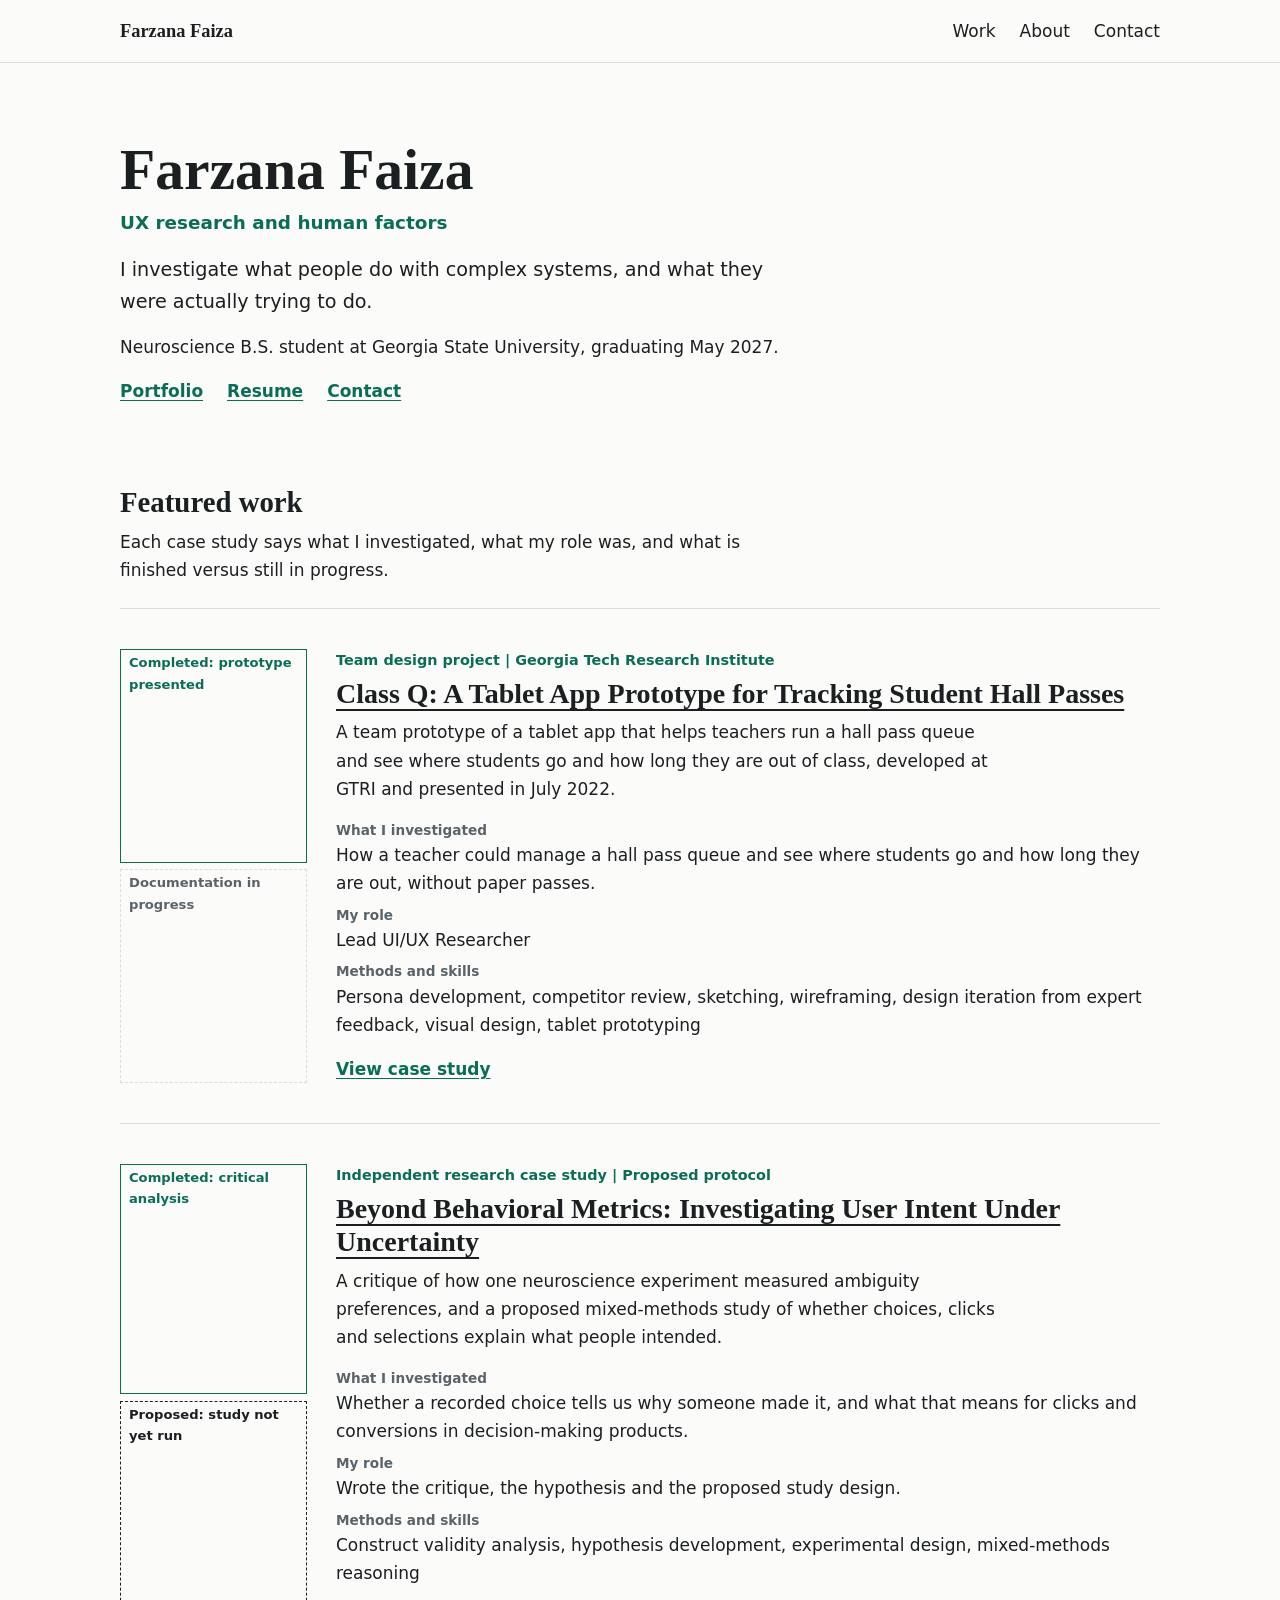
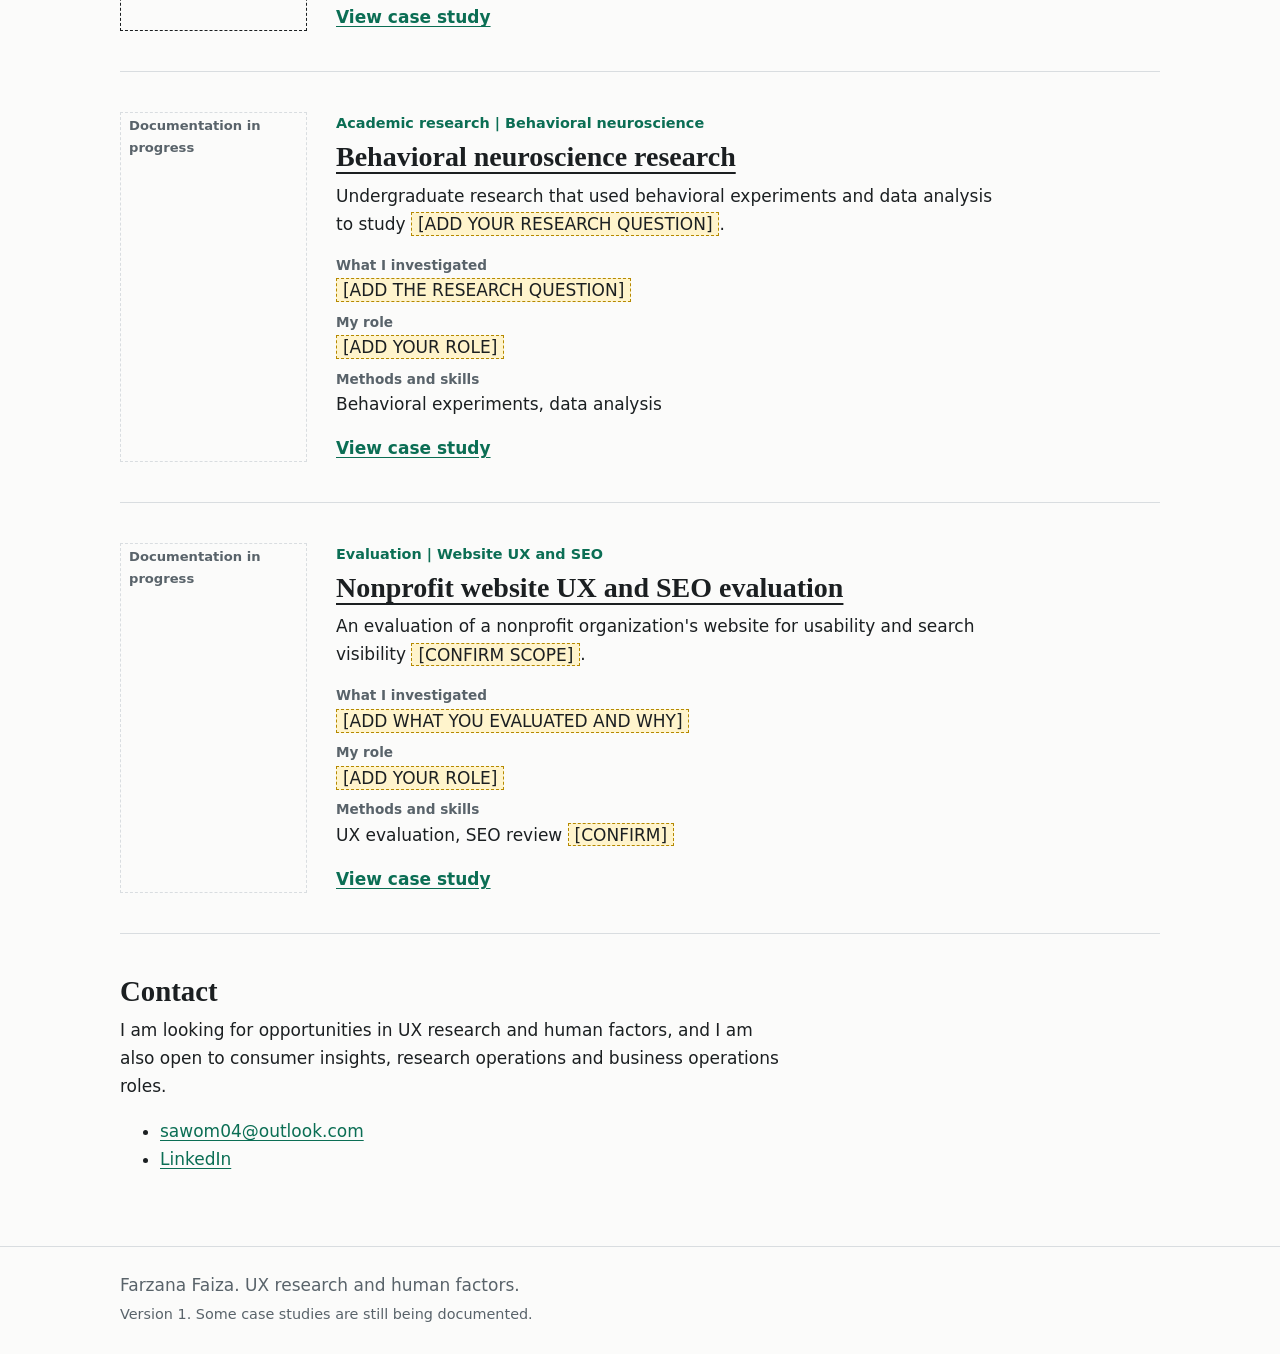
==== commit 454a83a5: "Update index.html" ====
--- a/index.html
+++ b/index.html
@@ -40,7 +40,7 @@
 <p>A team prototype of a tablet app that helps teachers run a hall pass queue and see where students go and how long they are out of class, developed at GTRI and presented in July 2022.</p>
 <dl class="meta">
 <div><dt>What I investigated</dt><dd>How a teacher could manage a hall pass queue and see where students go and how long they are out, without paper passes.</dd></div>
-<div><dt>My role</dt><dd><span class="ph">[ADD YOUR SPECIFIC ROLE ON THE THREE-PERSON TEAM]</span></dd></div>
+<div><dt>My role</dt><dd>Lead UI/UX Researcher</dd></div>
 <div><dt>Methods and skills</dt><dd>Persona development, competitor review, sketching, wireframing, design iteration from expert feedback, visual design, tablet prototyping</dd></div>
 </dl>
 <p class="more"><a href="projects/gtri-research.html">View case study</a></p>
--- a/style.css
+++ b/style.css
@@ -88,6 +88,7 @@
 .label{font-size:.85rem;font-weight:600;color:var(--accent);margin:0 0 .25rem}
 figure{margin:var(--space-3) 0}
 figure img{max-width:100%;max-height:36rem;width:auto;height:auto}
+figure video{display:block;max-width:100%;height:auto;background:var(--surface)}
 .fig{min-height:12rem;display:flex!important;align-items:center;justify-content:center;text-align:center}
 figcaption{font-size:.95rem;color:var(--muted);margin-top:.4rem}
 details{margin:var(--space-2) 0}
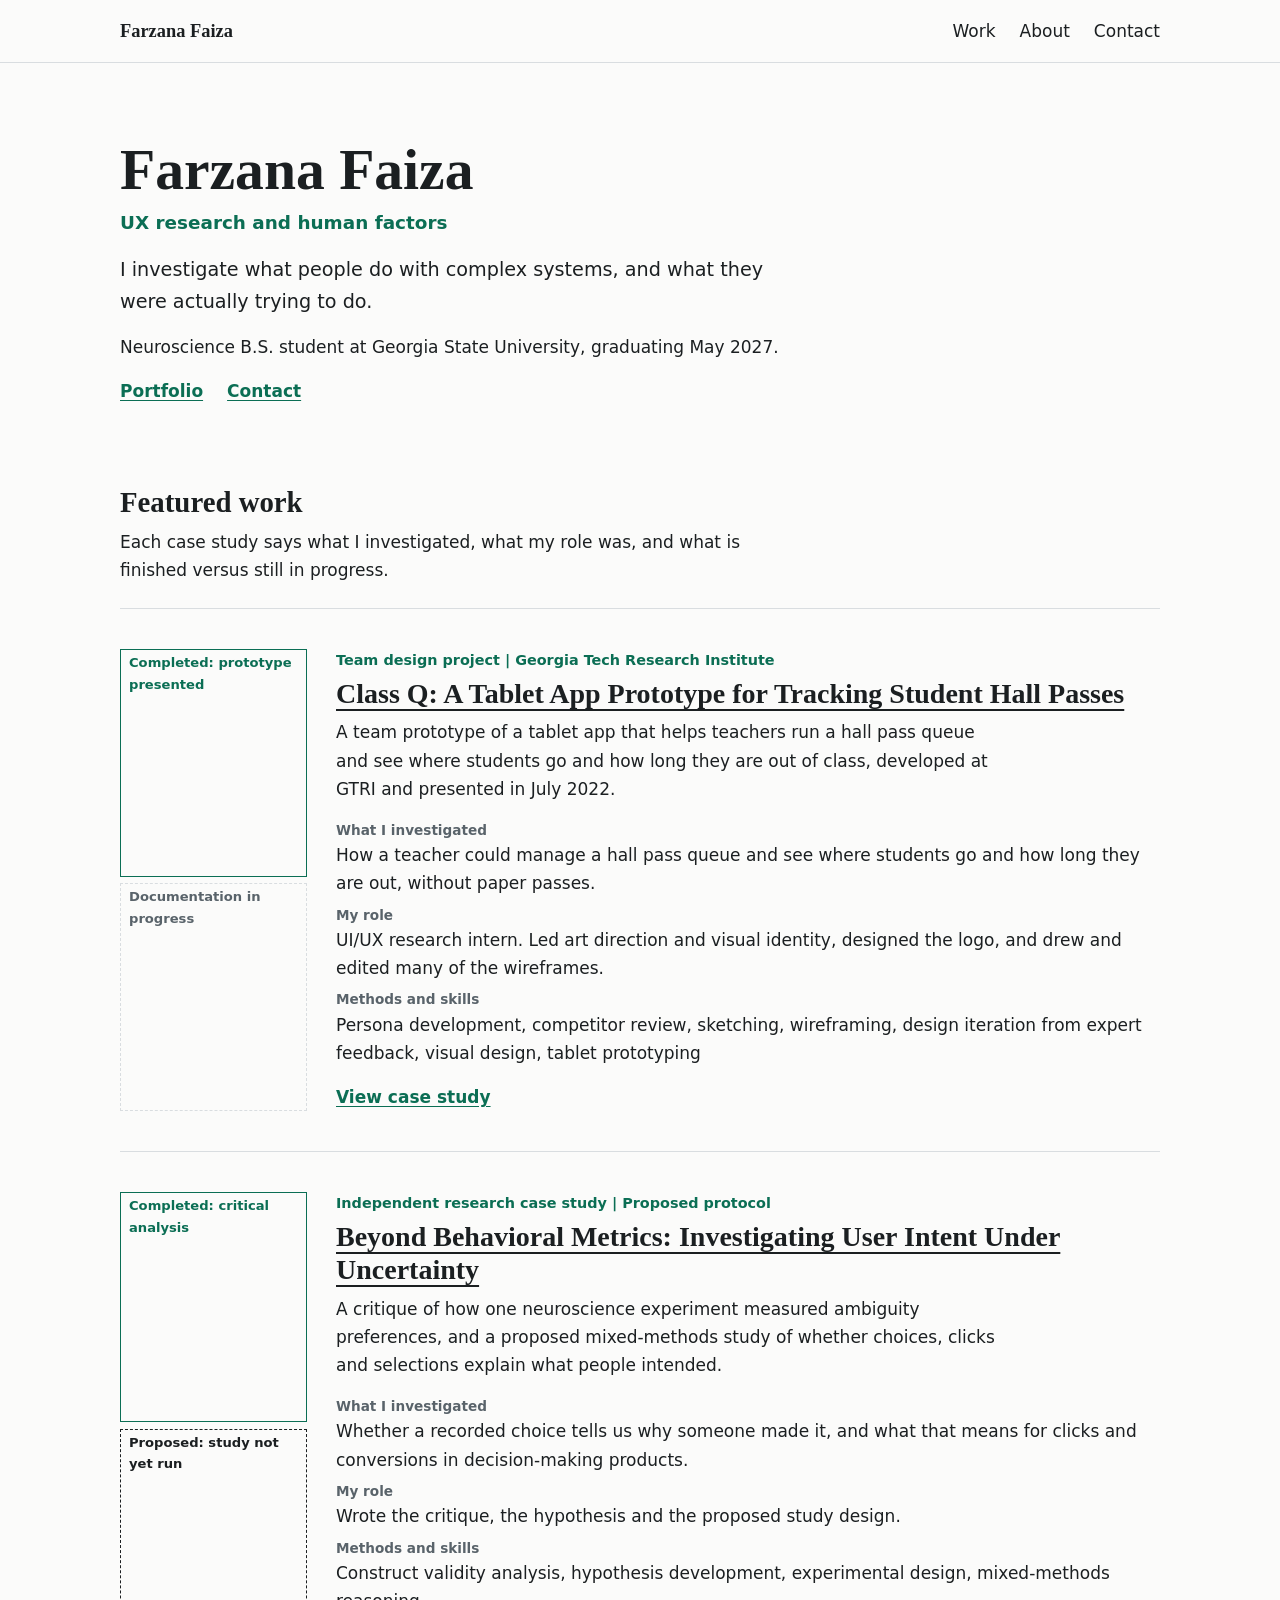
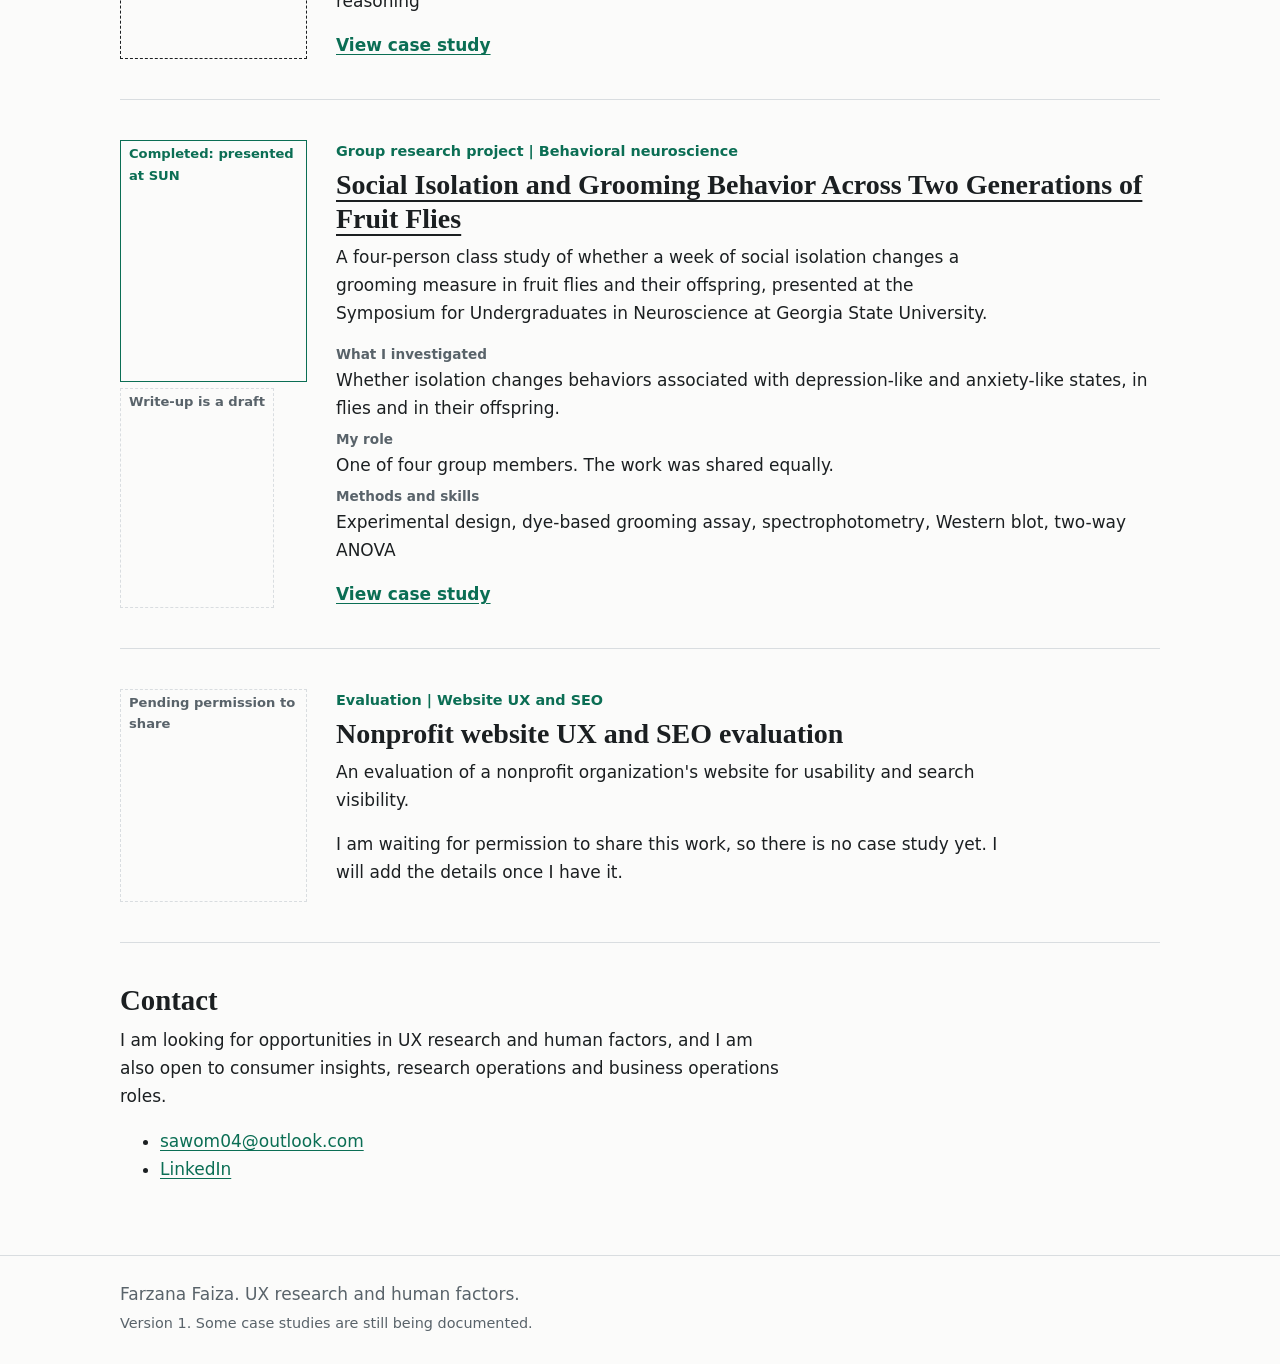
==== commit a682fa95: "Add files via upload" ====
--- a/index.html
+++ b/index.html
@@ -24,7 +24,7 @@
 <!-- EDIT: your introduction -->
 <p class="lede">I investigate what people do with complex systems, and what they were actually trying to do.</p>
 <p>Neuroscience B.S. student at Georgia State University, graduating May 2027.</p>
-<p class="actions"><a href="#work">Portfolio</a> <a href="assets/resume.pdf">Resume</a> <a href="#contact">Contact</a></p>
+<p class="actions"><a href="#work">Portfolio</a> <a href="#contact">Contact</a></p>
 </section>
 <section class="wrap" id="work" aria-labelledby="work-h">
 <h2 id="work-h">Featured work</h2>
@@ -40,7 +40,7 @@
 <p>A team prototype of a tablet app that helps teachers run a hall pass queue and see where students go and how long they are out of class, developed at GTRI and presented in July 2022.</p>
 <dl class="meta">
 <div><dt>What I investigated</dt><dd>How a teacher could manage a hall pass queue and see where students go and how long they are out, without paper passes.</dd></div>
-<div><dt>My role</dt><dd>Lead UI/UX Researcher</dd></div>
+<div><dt>My role</dt><dd>UI/UX research intern. Led art direction and visual identity, designed the logo, and drew and edited many of the wireframes.</dd></div>
 <div><dt>Methods and skills</dt><dd>Persona development, competitor review, sketching, wireframing, design iteration from expert feedback, visual design, tablet prototyping</dd></div>
 </dl>
 <p class="more"><a href="projects/gtri-research.html">View case study</a></p>
@@ -67,34 +67,29 @@
 
 <!-- ROW START: neuroscience-research. To REORDER, cut this block and paste it elsewhere. To HIDE, add the word hidden inside the li tag below (see README). -->
 <li class="row">
-<ul class="chips" aria-label="Project status"><li class="chip wip">Documentation in progress</li></ul>
+<ul class="chips" aria-label="Project status"><li class="chip done">Completed: presented at SUN</li><li class="chip wip">Write-up is a draft</li></ul>
 <div>
-<p class="kind">Academic research | Behavioral neuroscience</p>
-<h3><a href="projects/neuroscience-research.html">Behavioral neuroscience research</a></h3>
-<p>Undergraduate research that used behavioral experiments and data analysis to study <span class="ph">[ADD YOUR RESEARCH QUESTION]</span>.</p>
+<p class="kind">Group research project | Behavioral neuroscience</p>
+<h3><a href="projects/neuroscience-research.html">Social Isolation and Grooming Behavior Across Two Generations of Fruit Flies</a></h3>
+<p>A four-person class study of whether a week of social isolation changes a grooming measure in fruit flies and their offspring, presented at the Symposium for Undergraduates in Neuroscience at Georgia State University.</p>
 <dl class="meta">
-<div><dt>What I investigated</dt><dd><span class="ph">[ADD THE RESEARCH QUESTION]</span></dd></div>
-<div><dt>My role</dt><dd><span class="ph">[ADD YOUR ROLE]</span></dd></div>
-<div><dt>Methods and skills</dt><dd>Behavioral experiments, data analysis</dd></div>
+<div><dt>What I investigated</dt><dd>Whether isolation changes behaviors associated with depression-like and anxiety-like states, in flies and in their offspring.</dd></div>
+<div><dt>My role</dt><dd>One of four group members. The work was shared equally.</dd></div>
+<div><dt>Methods and skills</dt><dd>Experimental design, dye-based grooming assay, spectrophotometry, Western blot, two-way ANOVA</dd></div>
 </dl>
 <p class="more"><a href="projects/neuroscience-research.html">View case study</a></p>
 </div>
 </li>
 <!-- ROW END -->
 
-<!-- ROW START: nonprofit-audit. To REORDER, cut this block and paste it elsewhere. To HIDE, add the word hidden inside the li tag below (see README). -->
-<li class="row">
-<ul class="chips" aria-label="Project status"><li class="chip wip">Documentation in progress</li></ul>
+<!-- ROW START: nonprofit-audit. To REORDER, cut this block and paste it elsewhere. -->
+<li class="row locked" tabindex="0">
+<ul class="chips" aria-label="Project status"><li class="chip wip">Pending permission to share</li></ul>
 <div>
 <p class="kind">Evaluation | Website UX and SEO</p>
-<h3><a href="projects/nonprofit-audit.html">Nonprofit website UX and SEO evaluation</a></h3>
-<p>An evaluation of a nonprofit organization's website for usability and search visibility <span class="ph">[CONFIRM SCOPE]</span>.</p>
-<dl class="meta">
-<div><dt>What I investigated</dt><dd><span class="ph">[ADD WHAT YOU EVALUATED AND WHY]</span></dd></div>
-<div><dt>My role</dt><dd><span class="ph">[ADD YOUR ROLE]</span></dd></div>
-<div><dt>Methods and skills</dt><dd>UX evaluation, SEO review <span class="ph">[CONFIRM]</span></dd></div>
-</dl>
-<p class="more"><a href="projects/nonprofit-audit.html">View case study</a></p>
+<h3>Nonprofit website UX and SEO evaluation</h3>
+<p>An evaluation of a nonprofit organization's website for usability and search visibility.</p>
+<p class="reveal">I am waiting for permission to share this work, so there is no case study yet. I will add the details once I have it.</p>
 </div>
 </li>
 <!-- ROW END -->
